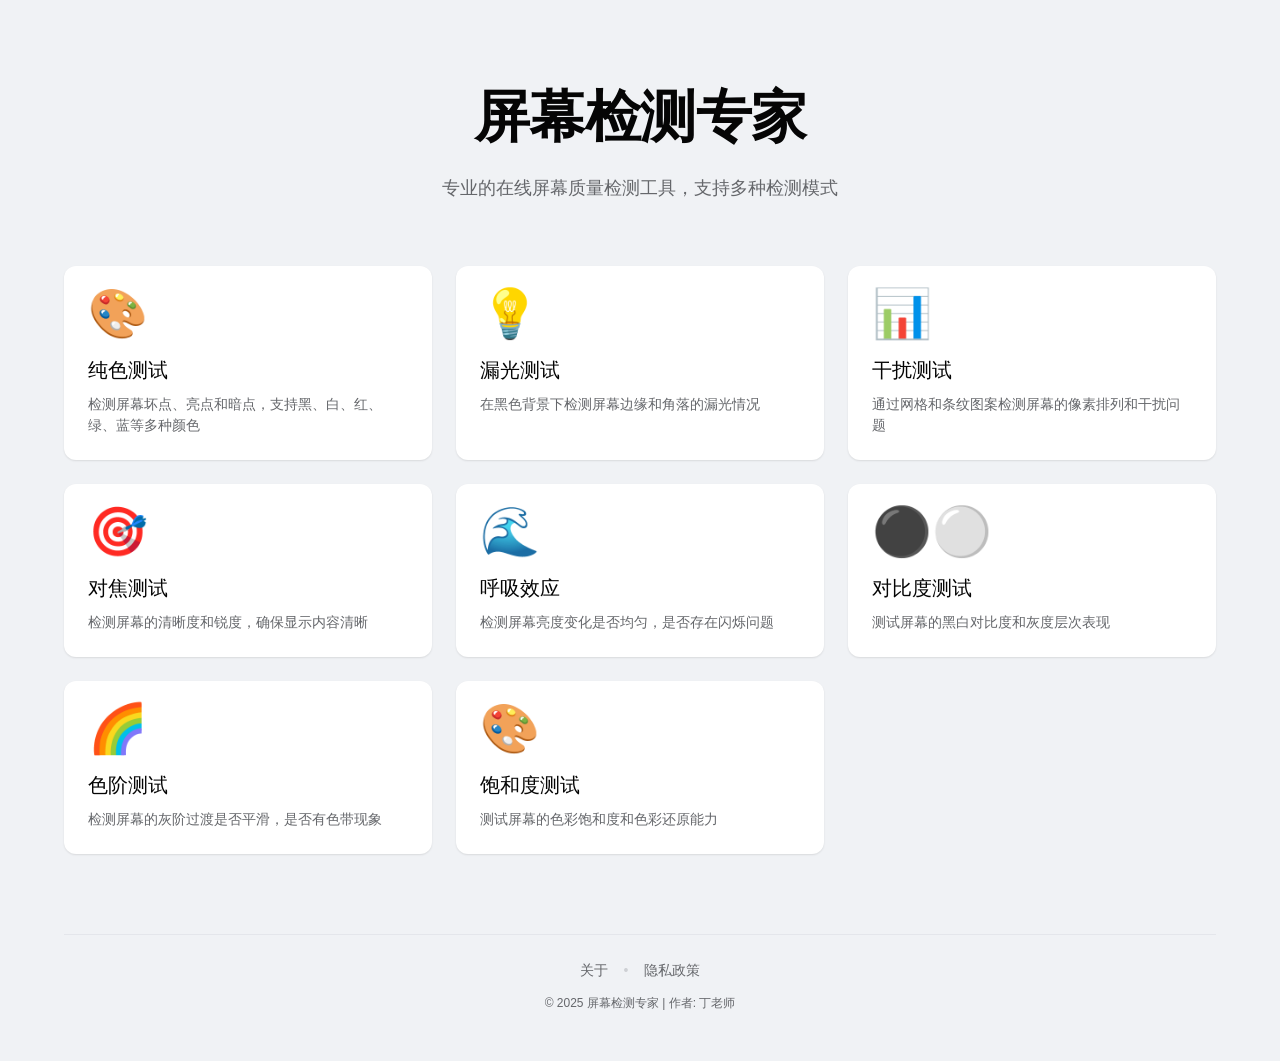
==== index.html @ 682b1d7f "init" ====
<!DOCTYPE html>
<html lang="zh-CN">
<head>
    <meta charset="UTF-8">
    <meta name="viewport" content="width=device-width, initial-scale=1.0">
    <title>屏幕检测专家 - 专业的在线屏幕质量检测工具 | 丁老师出品</title>
    <meta name="description" content="屏幕检测专家是一款免费的在线屏幕质量检测工具,支持坏点检测、漏光测试、色彩检测、对比度测试等8种专业检测模式。由丁老师开发,帮助您快速发现屏幕问题,适用于新机验收、二手交易等场景。">
    <meta name="keywords" content="屏幕检测,坏点检测,漏光测试,屏幕测试工具,显示器检测,LCD测试,OLED测试,丁老师">
    <meta name="author" content="丁老师">
    <link rel="stylesheet" href="css/style.css">
</head>
<body>
    <div class="container">
        <header>
            <h1>屏幕检测专家</h1>
            <p class="subtitle">专业的在线屏幕质量检测工具，支持多种检测模式</p>
        </header>

        <main class="test-grid">
            <div class="test-card" onclick="startTest('solidColor')">
                <div class="card-icon">🎨</div>
                <div class="card-content">
                    <h3>纯色测试</h3>
                    <p>检测屏幕坏点、亮点和暗点，支持黑、白、红、绿、蓝等多种颜色</p>
                </div>
            </div>

            <div class="test-card" onclick="startTest('lightLeak')">
                <div class="card-icon">💡</div>
                <div class="card-content">
                    <h3>漏光测试</h3>
                    <p>在黑色背景下检测屏幕边缘和角落的漏光情况</p>
                </div>
            </div>

            <div class="test-card" onclick="startTest('interference')">
                <div class="card-icon">📊</div>
                <div class="card-content">
                    <h3>干扰测试</h3>
                    <p>通过网格和条纹图案检测屏幕的像素排列和干扰问题</p>
                </div>
            </div>

            <div class="test-card" onclick="startTest('focus')">
                <div class="card-icon">🎯</div>
                <div class="card-content">
                    <h3>对焦测试</h3>
                    <p>检测屏幕的清晰度和锐度，确保显示内容清晰</p>
                </div>
            </div>

            <div class="test-card" onclick="startTest('breathing')">
                <div class="card-icon">🌊</div>
                <div class="card-content">
                    <h3>呼吸效应</h3>
                    <p>检测屏幕亮度变化是否均匀，是否存在闪烁问题</p>
                </div>
            </div>

            <div class="test-card" onclick="startTest('contrast')">
                <div class="card-icon">⚫⚪</div>
                <div class="card-content">
                    <h3>对比度测试</h3>
                    <p>测试屏幕的黑白对比度和灰度层次表现</p>
                </div>
            </div>

            <div class="test-card" onclick="startTest('grayscale')">
                <div class="card-icon">🌈</div>
                <div class="card-content">
                    <h3>色阶测试</h3>
                    <p>检测屏幕的灰阶过渡是否平滑，是否有色带现象</p>
                </div>
            </div>

            <div class="test-card" onclick="startTest('saturation')">
                <div class="card-icon">🎨</div>
                <div class="card-content">
                    <h3>饱和度测试</h3>
                    <p>测试屏幕的色彩饱和度和色彩还原能力</p>
                </div>
            </div>
        </main>

        <footer>
            <div class="footer-links">
                <a href="about.html">关于</a>
                <span class="divider">•</span>
                <a href="privacy.html">隐私政策</a>
            </div>
            <p class="footer-text">© 2025 屏幕检测专家 | 作者: 丁老师</p>
        </footer>
    </div>

    <!-- 全屏测试容器 -->
    <div id="fullscreenTest" class="fullscreen-test"></div>

    <script src="js/script.js"></script>
</body>
</html>
---- css/style.css ----
* {
    margin: 0;
    padding: 0;
    box-sizing: border-box;
}

:root {
    /* Facebook Design 配色 */
    --primary-color: #1877F2;
    --primary-dark: #166FE5;
    --primary-light: #4E9FF4;
    --secondary-color: #42B72A;
    --bg-color: #F0F2F5;
    --surface-color: #ffffff;
    --text-color: #050505;
    --text-secondary: #65676B;
    --border-color: #CED0D4;
    --divider-color: #E4E6EB;
    --shadow-sm: 0 1px 2px rgba(0, 0, 0, 0.1);
    --shadow-md: 0 2px 4px rgba(0, 0, 0, 0.1), 0 8px 16px rgba(0, 0, 0, 0.1);
    --shadow-lg: 0 8px 16px rgba(0, 0, 0, 0.1), 0 16px 32px rgba(0, 0, 0, 0.1);
    --hover-overlay: rgba(24, 119, 242, 0.08);
    --radius-sm: 8px;
    --radius-md: 12px;
    --radius-lg: 16px;
}

body {
    font-family: -apple-system, BlinkMacSystemFont, 'Segoe UI', Roboto, Helvetica, Arial, sans-serif;
    background: var(--bg-color);
    color: var(--text-color);
    min-height: 100vh;
    overflow-x: hidden;
    line-height: 1.6;
}

/* 主容器 */
.container {
    max-width: 1200px;
    margin: 0 auto;
    padding: 24px;
    min-height: 100vh;
    display: flex;
    flex-direction: column;
}

/* 头部 */
header {
    text-align: center;
    padding: 48px 16px 32px;
    animation: fadeInDown 0.4s cubic-bezier(0.4, 0.0, 0.2, 1);
}

header h1 {
    font-size: 3.5rem;
    font-weight: 700;
    color: var(--text-color);
    margin-bottom: 12px;
    letter-spacing: -0.5px;
}

header .subtitle {
    color: var(--text-secondary);
    font-size: 1.125rem;
    font-weight: 400;
    max-width: 600px;
    margin: 0 auto;
}

/* 测试项网格 */
.test-grid {
    display: grid;
    grid-template-columns: repeat(auto-fill, minmax(300px, 1fr));
    gap: 24px;
    margin: 32px 0;
    flex: 1;
    animation: fadeInUp 0.4s cubic-bezier(0.4, 0.0, 0.2, 1);
}

/* 测试卡片 */
.test-card {
    background: var(--surface-color);
    border: none;
    border-radius: var(--radius-md);
    padding: 24px;
    cursor: pointer;
    transition: all 0.2s ease-in-out;
    display: flex;
    flex-direction: column;
    position: relative;
    box-shadow: var(--shadow-sm);
}

.test-card:hover {
    transform: translateY(-4px);
    box-shadow: var(--shadow-lg);
}

.test-card:active {
    transform: translateY(0);
    box-shadow: var(--shadow-sm);
}

.test-card::before {
    content: '';
    position: absolute;
    top: 0;
    left: 0;
    right: 0;
    bottom: 0;
    background: var(--hover-overlay);
    opacity: 0;
    border-radius: 12px;
    transition: opacity 0.2s cubic-bezier(0.4, 0.0, 0.2, 1);
    pointer-events: none;
}

.test-card:hover::before {
    opacity: 1;
}

.card-icon {
    font-size: 48px;
    margin-bottom: 16px;
    line-height: 1;
}

.card-content h3 {
    font-size: 1.25rem;
    font-weight: 500;
    margin-bottom: 8px;
    color: var(--text-color);
}

.card-content p {
    color: var(--text-secondary);
    font-size: 0.875rem;
    line-height: 1.5;
}

/* 全屏测试容器 */
.fullscreen-test {
    position: fixed;
    top: 0;
    left: 0;
    width: 100vw;
    height: 100vh;
    z-index: 9999;
    display: none;
}

.fullscreen-test.active {
    display: flex;
    align-items: center;
    justify-content: center;
}

/* 控制栏 */
.controls {
    position: fixed;
    top: 20px;
    left: 50%;
    transform: translateX(-50%);
    background: rgba(255, 255, 255, 0.98);
    backdrop-filter: blur(8px);
    padding: 12px 20px;
    border-radius: 32px;
    border: 1px solid var(--border-color);
    box-shadow: var(--shadow-md);
    display: flex;
    gap: 12px;
    align-items: center;
    z-index: 10000;
    animation: slideDown 0.3s cubic-bezier(0.4, 0.0, 0.2, 1);
}

.controls button {
    background: var(--primary-color);
    color: white;
    border: none;
    padding: 10px 20px;
    border-radius: 6px;
    cursor: pointer;
    font-size: 0.9375rem;
    font-weight: 600;
    transition: all 0.2s ease-in-out;
    font-family: inherit;
}

.controls button:hover {
    background: var(--primary-dark);
    transform: scale(1.02);
}

.controls button:active {
    background: var(--primary-dark);
    transform: scale(0.98);
}

.controls .close-btn {
    background: #ea4335;
}

.controls .close-btn:hover {
    background: #d33426;
}

.controls span {
    color: var(--text-color);
    font-size: 0.875rem;
}

/* 底部页脚 */
footer {
    margin-top: 48px;
    padding: 24px 0;
    text-align: center;
    border-top: 1px solid var(--divider-color);
}

.footer-links {
    display: flex;
    gap: 16px;
    justify-content: center;
    align-items: center;
    margin-bottom: 12px;
}

.footer-links a {
    color: var(--text-secondary);
    text-decoration: none;
    font-size: 0.875rem;
    transition: color 0.2s cubic-bezier(0.4, 0.0, 0.2, 1);
}

.footer-links a:hover {
    color: var(--primary-color);
}

.footer-links .divider {
    color: var(--border-color);
    font-size: 0.875rem;
}

.footer-text {
    color: var(--text-secondary);
    font-size: 0.75rem;
}

/* 动画 */
@keyframes fadeInDown {
    from {
        opacity: 0;
        transform: translateY(-20px);
    }
    to {
        opacity: 1;
        transform: translateY(0);
    }
}

@keyframes fadeInUp {
    from {
        opacity: 0;
        transform: translateY(20px);
    }
    to {
        opacity: 1;
        transform: translateY(0);
    }
}

@keyframes slideDown {
    from {
        opacity: 0;
        transform: translate(-50%, -10px);
    }
    to {
        opacity: 1;
        transform: translate(-50%, 0);
    }
}

@keyframes slideUp {
    from {
        opacity: 0;
        transform: translateY(20px);
    }
    to {
        opacity: 1;
        transform: translateY(0);
    }
}

@keyframes fadeIn {
    from { opacity: 0; }
    to { opacity: 1; }
}

/* 呼吸效果 */
@keyframes breathe {
    0%, 100% { opacity: 0.3; }
    50% { opacity: 1; }
}

/* 响应式设计 */
@media (max-width: 768px) {
    header h1 {
        font-size: 2rem;
    }

    header .subtitle {
        font-size: 1rem;
    }

    .test-grid {
        grid-template-columns: 1fr;
        gap: 16px;
    }

    .container {
        padding: 16px;
    }

    .controls {
        padding: 8px 12px;
        flex-wrap: wrap;
        max-width: calc(100vw - 32px);
    }

    .controls button {
        font-size: 0.75rem;
        padding: 6px 12px;
    }
}

/* 说明文本 */
.instruction {
    position: fixed;
    bottom: 20px;
    left: 50%;
    transform: translateX(-50%);
    background: rgba(255, 255, 255, 0.98);
    backdrop-filter: blur(8px);
    padding: 12px 20px;
    border-radius: 12px;
    border: 1px solid var(--border-color);
    color: var(--text-color);
    font-size: 0.875rem;
    z-index: 10000;
    animation: slideUp 0.3s cubic-bezier(0.4, 0.0, 0.2, 1);
    box-shadow: var(--shadow-md);
    max-width: calc(100vw - 32px);
}

/* 页面样式 (用于 about 和 privacy 页面) */
.page-container {
    max-width: 800px;
    margin: 0 auto;
    padding: 48px 24px;
}

.page-header {
    margin-bottom: 32px;
}

.page-header h1 {
    font-size: 2.5rem;
    font-weight: 400;
    color: var(--text-color);
    margin-bottom: 16px;
}

.page-content {
    background: var(--surface-color);
    border-radius: var(--radius-md);
    padding: 32px;
    box-shadow: var(--shadow-sm);
    border: none;
}

.page-content h2 {
    font-size: 1.5rem;
    font-weight: 500;
    color: var(--primary-color);
    margin-top: 32px;
    margin-bottom: 16px;
}

.page-content h2:first-child {
    margin-top: 0;
}

.page-content p {
    line-height: 1.8;
    margin-bottom: 16px;
    color: var(--text-secondary);
}

.page-content ul {
    margin-bottom: 16px;
    padding-left: 24px;
}

.page-content li {
    color: var(--text-secondary);
    line-height: 2;
    margin-bottom: 8px;
}

.page-content strong {
    color: var(--text-color);
    font-weight: 500;
}

.back-link {
    display: inline-flex;
    align-items: center;
    gap: 8px;
    color: var(--primary-color);
    text-decoration: none;
    font-size: 0.875rem;
    margin-bottom: 24px;
    transition: opacity 0.2s cubic-bezier(0.4, 0.0, 0.2, 1);
}

.back-link:hover {
    opacity: 0.8;
}
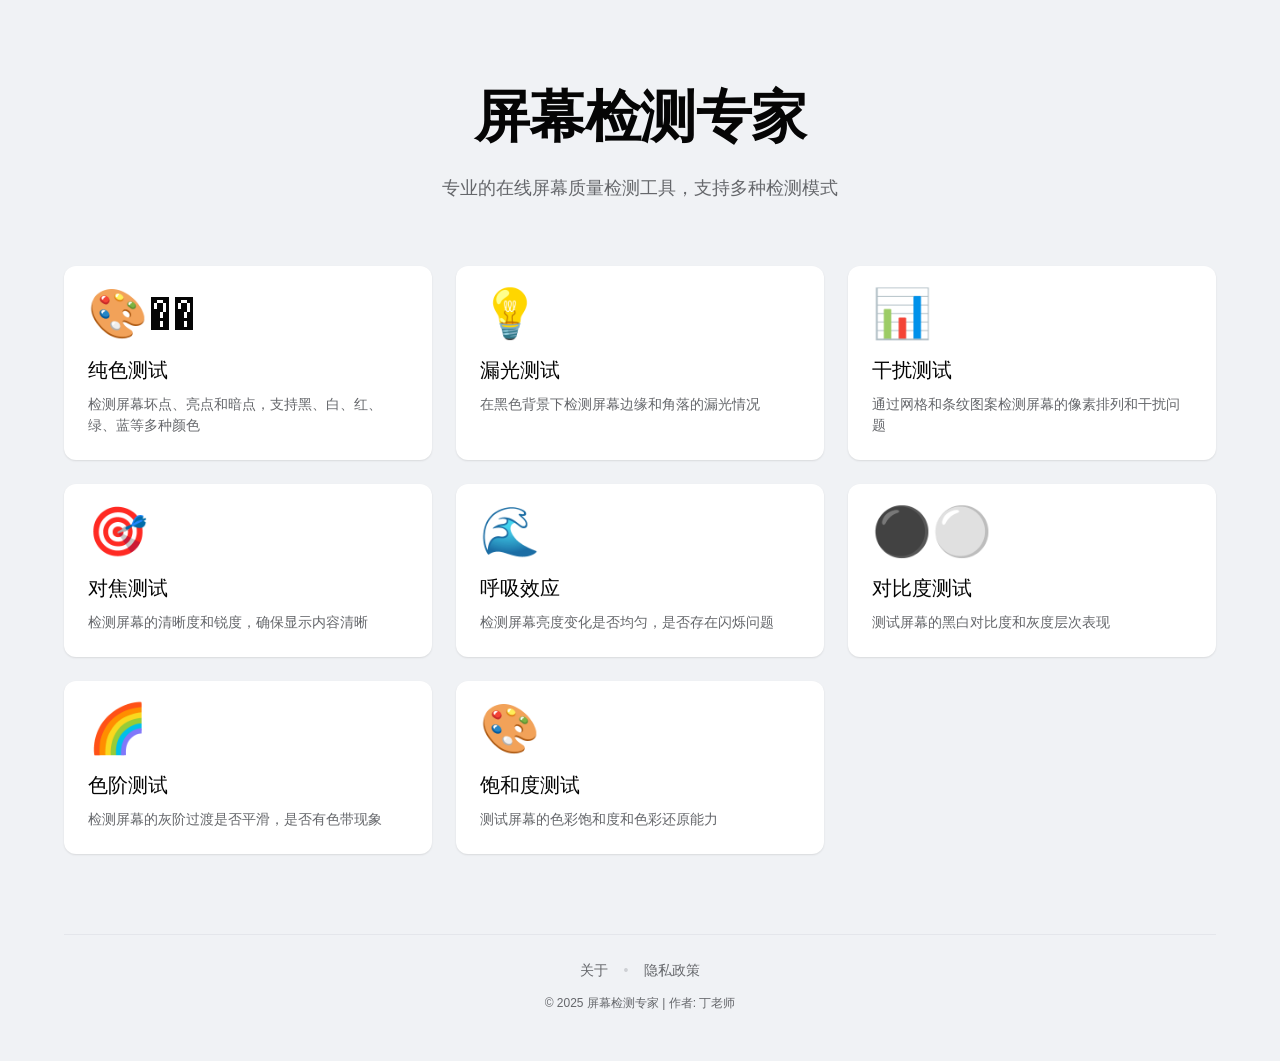
==== commit 70665190: "Update index.html test icon code" ====
--- a/index.html
+++ b/index.html
@@ -3,6 +3,7 @@
 <head>
     <meta charset="UTF-8">
     <meta name="viewport" content="width=device-width, initial-scale=1.0">
+    <link rel="icon" type="image/svg+xml" href="/monitor-smartphone.png" />
     <title>屏幕检测专家 - 专业的在线屏幕质量检测工具 | 丁老师出品</title>
     <meta name="description" content="屏幕检测专家是一款免费的在线屏幕质量检测工具,支持坏点检测、漏光测试、色彩检测、对比度测试等8种专业检测模式。由丁老师开发,帮助您快速发现屏幕问题,适用于新机验收、二手交易等场景。">
     <meta name="keywords" content="屏幕检测,坏点检测,漏光测试,屏幕测试工具,显示器检测,LCD测试,OLED测试,丁老师">
@@ -18,7 +19,7 @@
 
         <main class="test-grid">
             <div class="test-card" onclick="startTest('solidColor')">
-                <div class="card-icon">🎨</div>
+                <div class="card-icon">🎨&#55356;&#57256;</div>
                 <div class="card-content">
                     <h3>纯色测试</h3>
                     <p>检测屏幕坏点、亮点和暗点，支持黑、白、红、绿、蓝等多种颜色</p>
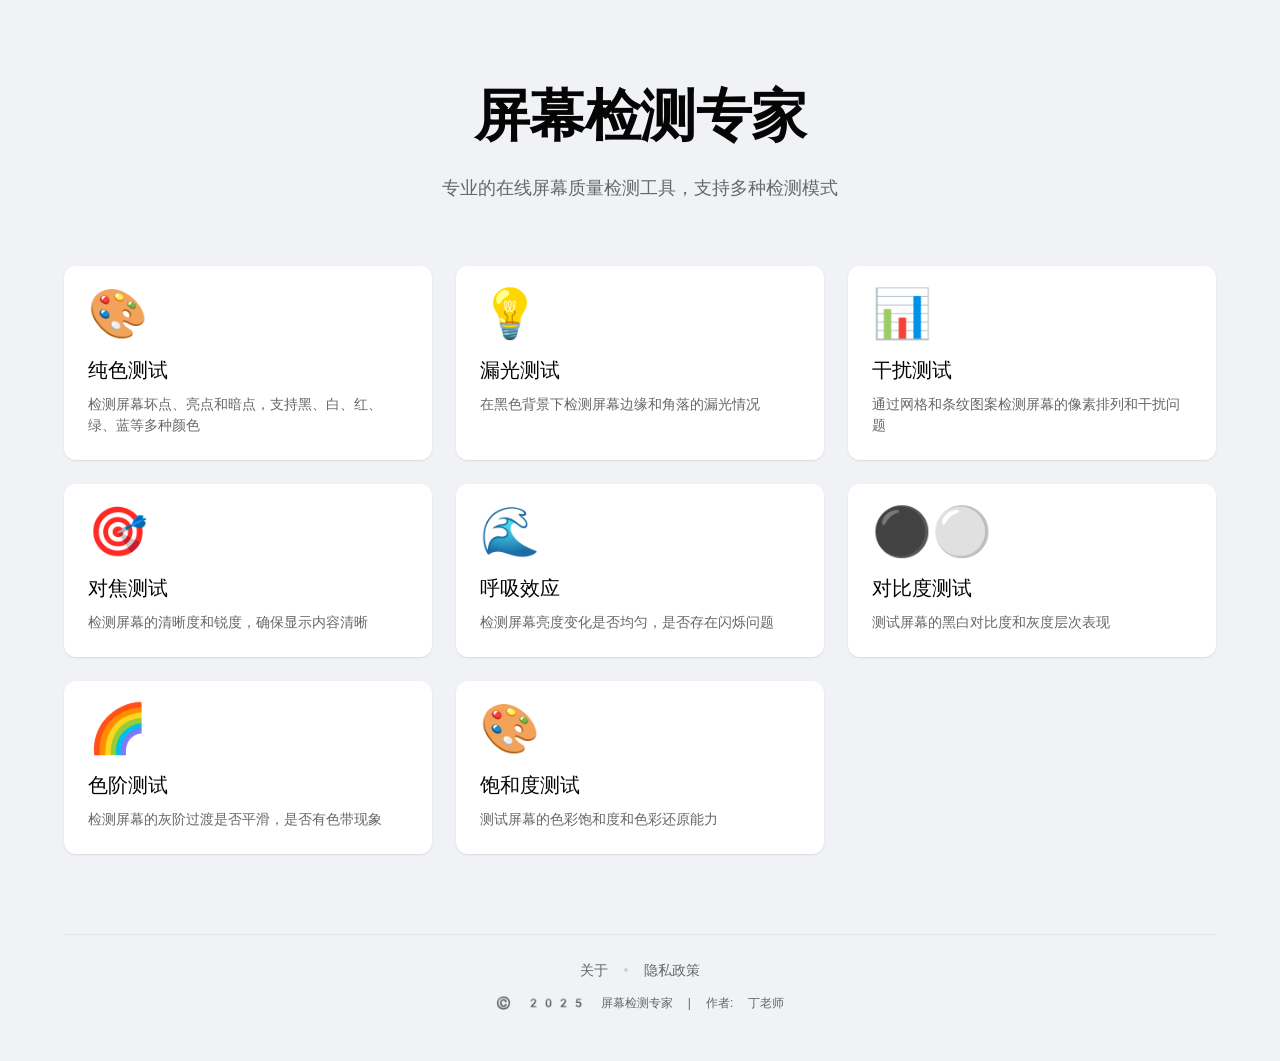
==== commit 0a6cc035: "Update index.html" ====
--- a/index.html
+++ b/index.html
@@ -19,7 +19,7 @@
 
         <main class="test-grid">
             <div class="test-card" onclick="startTest('solidColor')">
-                <div class="card-icon">🎨&#55356;&#57256;</div>
+                <div class="card-icon">🎨</div>
                 <div class="card-content">
                     <h3>纯色测试</h3>
                     <p>检测屏幕坏点、亮点和暗点，支持黑、白、红、绿、蓝等多种颜色</p>
--- a/css/style.css
+++ b/css/style.css
@@ -26,7 +26,7 @@
 }
 
 body {
-    font-family: -apple-system, BlinkMacSystemFont, 'Segoe UI', Roboto, Helvetica, Arial, sans-serif;
+    font-family: -apple-system, BlinkMacSystemFont, 'Segoe UI', 'Segoe UI Emoji', 'Noto Color Emoji', 'Android Emoji', Roboto, Helvetica, Arial, sans-serif;
     background: var(--bg-color);
     color: var(--text-color);
     min-height: 100vh;
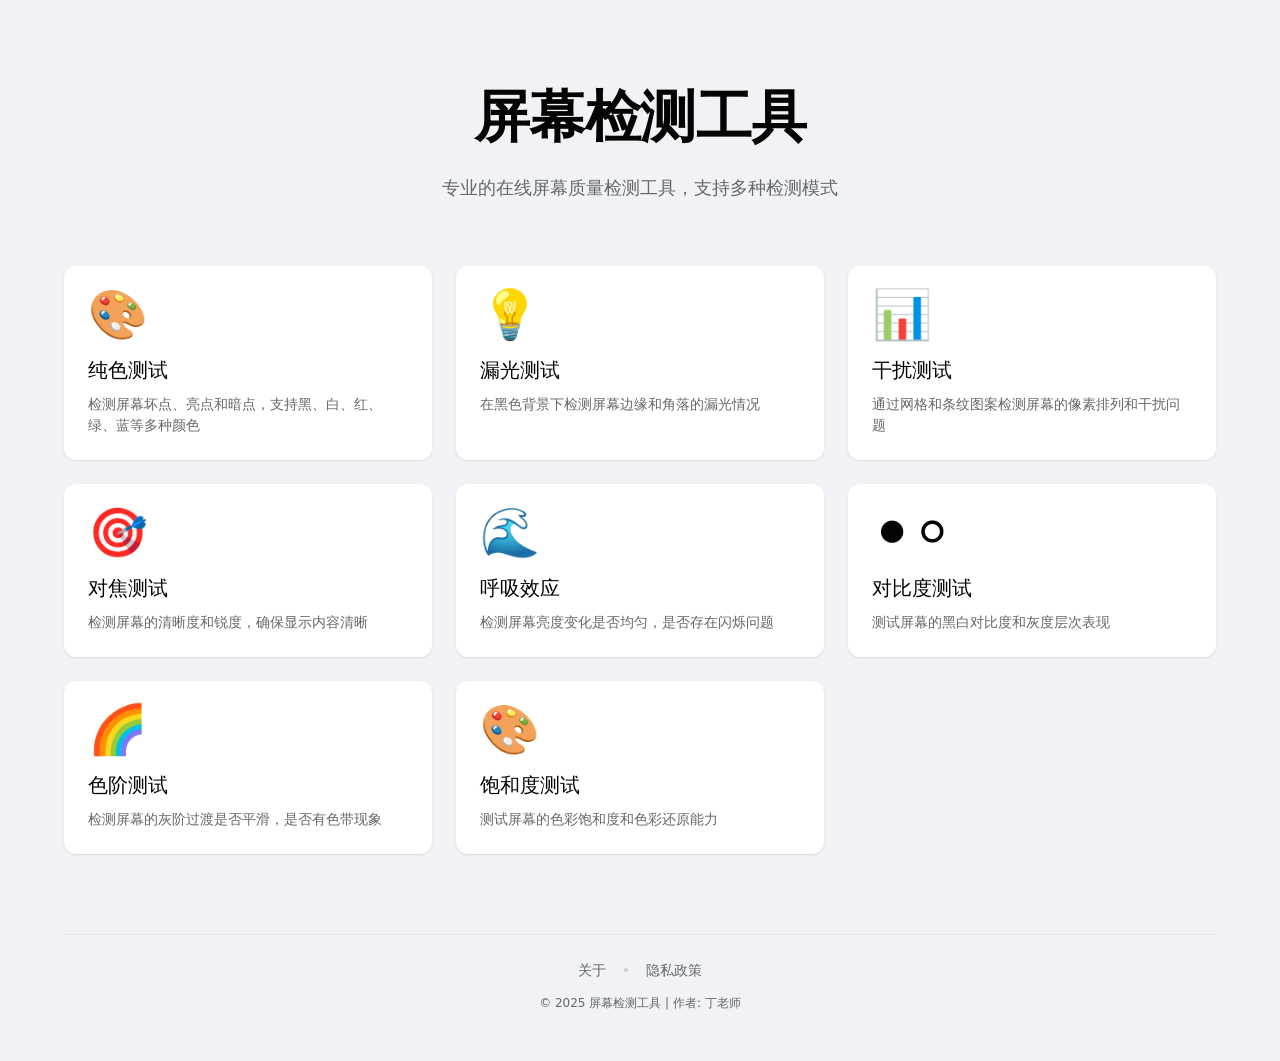
==== commit 0ef0f98d: "Update index.html" ====
--- a/index.html
+++ b/index.html
@@ -4,8 +4,8 @@
     <meta charset="UTF-8">
     <meta name="viewport" content="width=device-width, initial-scale=1.0">
     <link rel="icon" type="image/svg+xml" href="/monitor-smartphone.png" />
-    <title>屏幕检测专家 - 专业的在线屏幕质量检测工具 | 丁老师出品</title>
-    <meta name="description" content="屏幕检测专家是一款免费的在线屏幕质量检测工具,支持坏点检测、漏光测试、色彩检测、对比度测试等8种专业检测模式。由丁老师开发,帮助您快速发现屏幕问题,适用于新机验收、二手交易等场景。">
+    <title>屏幕检测工具 - 专业的在线屏幕质量检测工具 | 丁老师出品</title>
+    <meta name="description" content="屏幕检测工具是一款免费的在线屏幕质量检测工具,支持坏点检测、漏光测试、色彩检测、对比度测试等8种专业检测模式。由丁老师开发,帮助您快速发现屏幕问题,适用于新机验收、二手交易等场景。">
     <meta name="keywords" content="屏幕检测,坏点检测,漏光测试,屏幕测试工具,显示器检测,LCD测试,OLED测试,丁老师">
     <meta name="author" content="丁老师">
     <link rel="stylesheet" href="css/style.css">
@@ -13,7 +13,7 @@
 <body>
     <div class="container">
         <header>
-            <h1>屏幕检测专家</h1>
+            <h1>屏幕检测工具</h1>
             <p class="subtitle">专业的在线屏幕质量检测工具，支持多种检测模式</p>
         </header>
 
@@ -89,7 +89,7 @@
                 <span class="divider">•</span>
                 <a href="privacy.html">隐私政策</a>
             </div>
-            <p class="footer-text">© 2025 屏幕检测专家 | 作者: 丁老师</p>
+            <p class="footer-text">© 2025 屏幕检测工具 | 作者: 丁老师</p>
         </footer>
     </div>
 
--- a/css/style.css
+++ b/css/style.css
@@ -26,7 +26,8 @@
 }
 
 body {
-    font-family: -apple-system, BlinkMacSystemFont, 'Segoe UI', 'Segoe UI Emoji', 'Noto Color Emoji', 'Android Emoji', Roboto, Helvetica, Arial, sans-serif;
+    /* font-family: -apple-system, BlinkMacSystemFont, 'Segoe UI', Roboto, Helvetica, Arial, sans-serif; */
+    font-family: system-ui, -apple-system, BlinkMacSystemFont, "Segoe UI", Roboto, "Helvetica Neue", Arial, "Noto Sans", sans-serif, "Apple Color Emoji", "Segoe UI Emoji", "Segoe UI Symbol", "Noto Color Emoji";
     background: var(--bg-color);
     color: var(--text-color);
     min-height: 100vh;
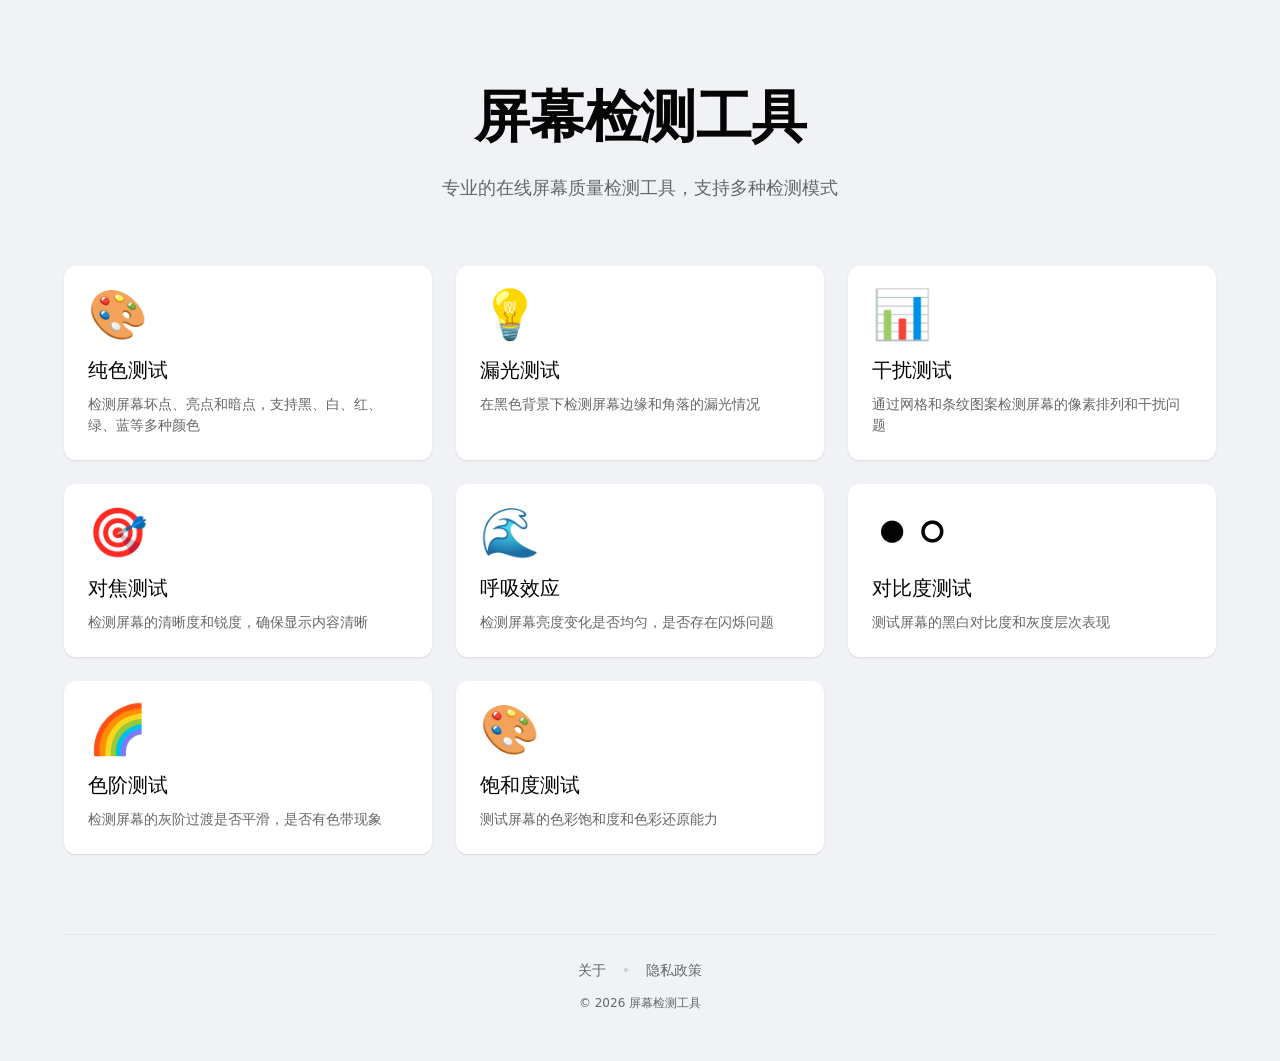
==== commit 7b3e3d9c: "Update index.html" ====
--- a/index.html
+++ b/index.html
@@ -4,10 +4,9 @@
     <meta charset="UTF-8">
     <meta name="viewport" content="width=device-width, initial-scale=1.0">
     <link rel="icon" type="image/svg+xml" href="/monitor-smartphone.png" />
-    <title>屏幕检测工具 - 专业的在线屏幕质量检测工具 | 丁老师出品</title>
-    <meta name="description" content="屏幕检测工具是一款免费的在线屏幕质量检测工具,支持坏点检测、漏光测试、色彩检测、对比度测试等8种专业检测模式。由丁老师开发,帮助您快速发现屏幕问题,适用于新机验收、二手交易等场景。">
-    <meta name="keywords" content="屏幕检测,坏点检测,漏光测试,屏幕测试工具,显示器检测,LCD测试,OLED测试,丁老师">
-    <meta name="author" content="丁老师">
+    <title>屏幕检测工具 - 专业的在线屏幕质量检测工具</title>
+    <meta name="description" content="屏幕检测工具是一款免费的在线屏幕质量检测工具,支持坏点检测、漏光测试、色彩检测、对比度测试等8种专业检测模式。帮助您快速发现屏幕问题,适用于新机验收、二手交易等场景。">
+    <meta name="keywords" content="屏幕检测,坏点检测,漏光测试,屏幕测试工具,显示器检测,LCD测试,OLED测试">
     <link rel="stylesheet" href="css/style.css">
 </head>
 <body>
@@ -89,7 +88,7 @@
                 <span class="divider">•</span>
                 <a href="privacy.html">隐私政策</a>
             </div>
-            <p class="footer-text">© 2025 屏幕检测工具 | 作者: 丁老师</p>
+            <p class="footer-text">© 2026 屏幕检测工具</p>
         </footer>
     </div>
 
